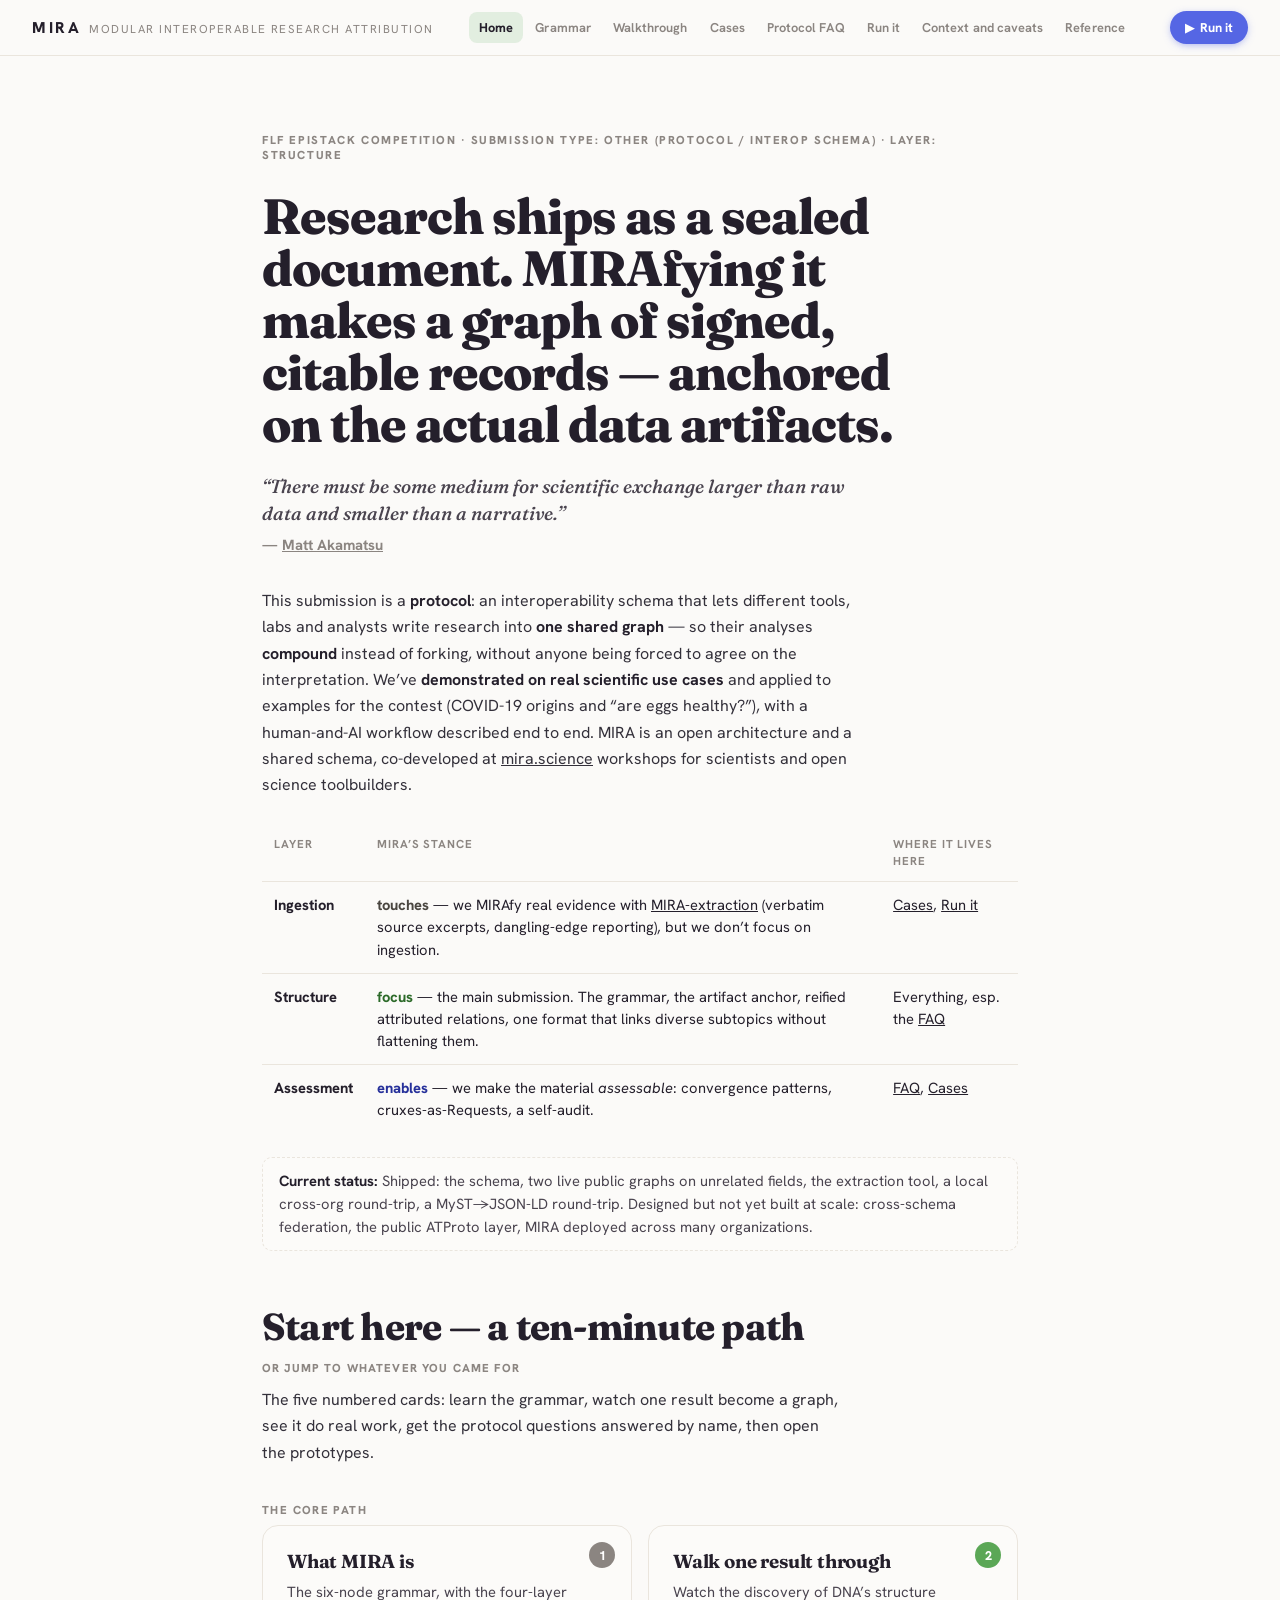
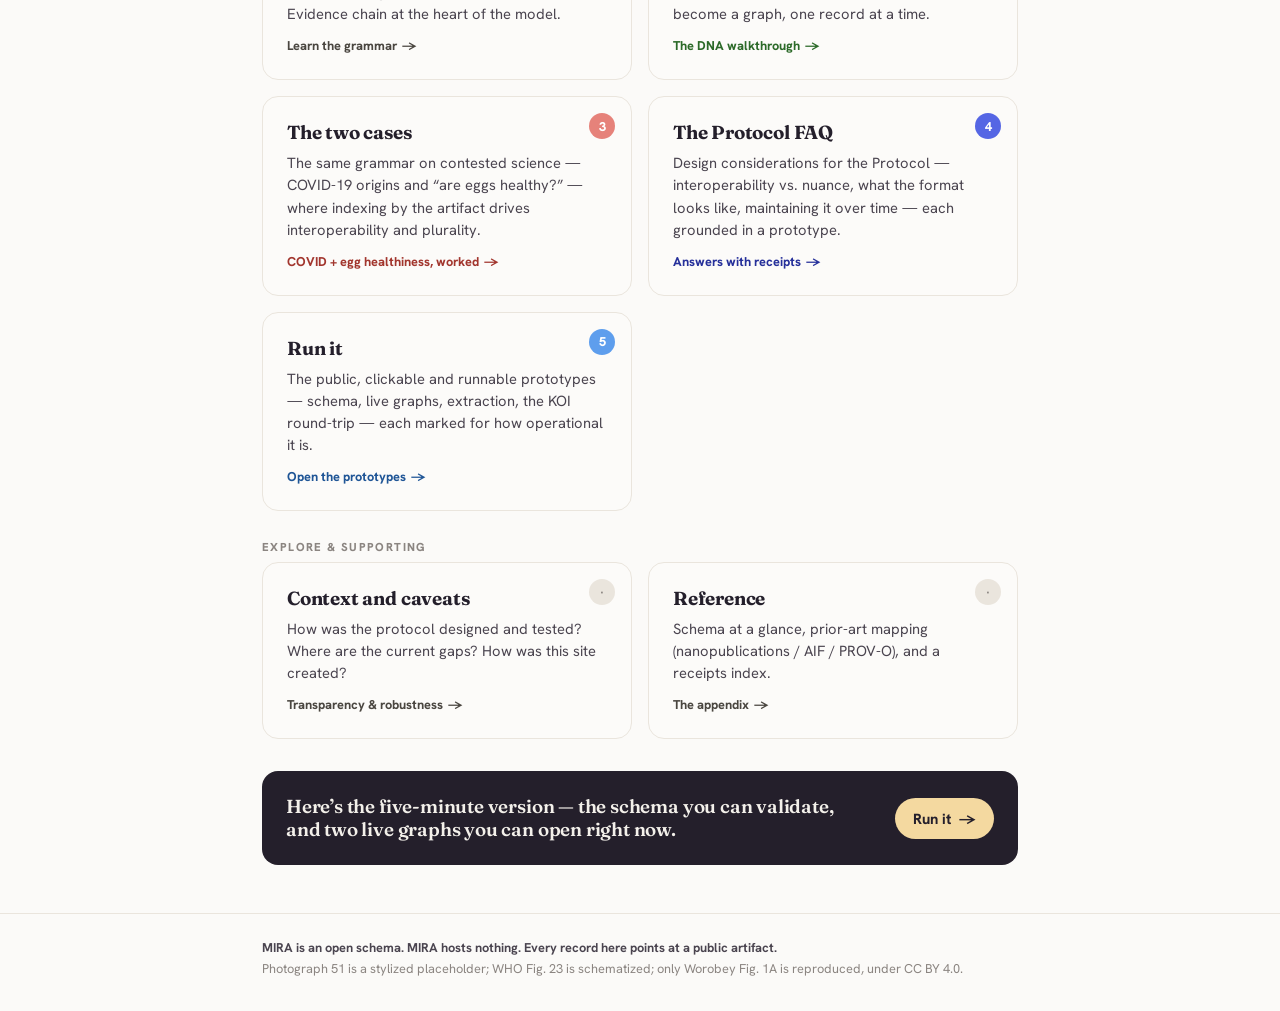
==== index.html @ 0ab50b74 "Initial commit: MIRA FLF epistack competition submission site Self-contained multi-page static site " ====
<!doctype html>
<html lang="en">
<head>
<meta charset="utf-8" />
<meta name="viewport" content="width=device-width, initial-scale=1, viewport-fit=cover" />
<link rel="icon" href="assets/favicon.svg" type="image/svg+xml">
<title>MIRA — the structure layer for a shared research graph</title>
<meta name="description" content="Research ships as a sealed document. MIRAfying it makes a graph of signed, citable records anchored on the actual data artifacts — so analyses compound without flattening the nuance." />
<link rel="preconnect" href="https://fonts.googleapis.com">
<link rel="preconnect" href="https://fonts.gstatic.com" crossorigin>
<link href="https://fonts.googleapis.com/css2?family=Fraunces:opsz,wght@9..144,400..900&family=Hanken+Grotesk:wght@400..800&display=swap" rel="stylesheet">
<link rel="stylesheet" href="assets/mira.css">
</head>
<body>
<a class="skip" href="#main">Skip to content</a>
<header class="head">
  <a class="wordmark" href="index.html"><b>MIRA</b><span class="sub">modular interoperable research attribution</span></a>
  <button class="navtoggle" aria-label="Open menu" aria-controls="sitenav" aria-expanded="false">
    <svg viewBox="0 0 24 24" fill="none" stroke="currentColor" stroke-width="2" stroke-linecap="round"><path d="M4 7h16M4 12h16M4 17h16"/></svg>
  </button>
  <nav class="nav" id="sitenav" aria-label="Pages">
    <a href="index.html" aria-current="page">Home</a>
    <a href="grammar.html">Grammar</a>
    <a href="walk.html">Walkthrough</a>
    <a href="cases.html">Cases</a>
    <a href="protocol-faq.html">Protocol&nbsp;FAQ</a>
    <a href="run.html">Run&nbsp;it</a>
    <a href="audit.html">Context and caveats</a>
    <a href="appendix.html">Reference</a>
  </nav>
  <a class="runbtn" href="run.html"><span class="play" aria-hidden="true">▶</span><span class="lbl">Run it</span></a>
</header>

<main id="main">
  <div class="wrap">

    <section class="cover">
      <p class="eyebrowline">FLF epistack competition · submission type: Other (protocol / interop schema) · layer: Structure</p>
      <p class="thesis">Research ships as a sealed document. MIRAfying it makes a graph of signed, citable records — anchored on the actual data artifacts.</p>
      <p class="astera">“There must be some medium for scientific exchange larger than raw data and smaller than a narrative.”
        <span class="who">— <a href="https://akamatsu.leaflet.pub/3mkwouogdzs2j" target="_blank" rel="noopener">Matt Akamatsu</a></span></p>

      <p class="whatis">This submission is a <b>protocol</b>: an interoperability schema that lets different tools, labs and analysts write research into <b>one shared graph</b> — so their analyses <b>compound</b> instead of forking, without anyone being forced to agree on the interpretation. We’ve <b>demonstrated on real scientific use cases</b> and applied to examples for the contest (COVID-19 origins and “are eggs healthy?”), with a human-and-AI workflow described end to end. MIRA is an open architecture and a shared schema, co-developed at <a href="https://mira.science" target="_blank" rel="noopener">mira.science</a> workshops for scientists and open science toolbuilders.</p>

      <table class="layer">
        <thead><tr><th>Layer</th><th>MIRA’s stance</th><th>Where it lives here</th></tr></thead>
        <tbody>
          <tr><td>Ingestion</td><td><span class="stance touch">touches</span> — we MIRAfy real evidence with <a href="https://github.com/MIRA-science/MIRA-extraction" target="_blank" rel="noopener">MIRA-extraction</a> (verbatim source excerpts, dangling-edge reporting), but we don’t focus on ingestion.</td><td><a href="cases.html">Cases</a>, <a href="run.html">Run&nbsp;it</a></td></tr>
          <tr><td>Structure</td><td><span class="stance focus">focus</span> — the main submission. The grammar, the artifact anchor, reified attributed relations, one format that links diverse subtopics without flattening them.</td><td>Everything, esp. the <a href="protocol-faq.html">FAQ</a></td></tr>
          <tr><td>Assessment</td><td><span class="stance enable">enables</span> — we make the material <i>assessable</i>: convergence patterns, cruxes-as-Requests, a self-audit.</td><td><a href="protocol-faq.html">FAQ</a>, <a href="cases.html">Cases</a></td></tr>
        </tbody>
      </table>

      <p class="scopeline"><b>Current status:</b> Shipped: the schema, two live public graphs on unrelated fields, the extraction tool, a local cross-org round-trip, a MyST→JSON-LD round-trip. Designed but not yet built at scale: cross-schema federation, the public ATProto layer, MIRA deployed across many organizations.</p>
    </section>

    <section class="page" style="padding-top:0">
      <div class="pathhead">
        <h2 class="sec">Start here — a ten-minute path</h2>
        <span class="tag">or jump to whatever you came for</span>
      </div>
      <p class="prose" style="margin-top:var(--s3)">The five numbered cards: learn the grammar, watch one result become a graph, see it do real work, get the protocol questions answered by name, then open the prototypes.</p>

      <div class="menu">
        <p class="grouplabel">The core path</p>

        <a class="mcard accent-source" href="grammar.html">
          <span class="mnum">1</span>
          <h3>What MIRA is</h3>
          <p class="what">The six-node grammar, with the four-layer Evidence chain at the heart of the model.</p>
          <span class="go">Learn the grammar <span class="ar">→</span></span>
        </a>

        <a class="mcard accent-claim" href="walk.html">
          <span class="mnum">2</span>
          <h3>Walk one result through</h3>
          <p class="what">Watch the discovery of DNA’s structure become a graph, one record at a time.</p>
          <span class="go">The DNA walkthrough <span class="ar">→</span></span>
        </a>

        <a class="mcard accent-evidence" href="cases.html">
          <span class="mnum">3</span>
          <h3>The two cases</h3>
          <p class="what">The same grammar on contested science — COVID-19 origins and “are eggs healthy?” — where indexing by the artifact drives interoperability and plurality.</p>
          <span class="go">COVID + egg healthiness, worked <span class="ar">→</span></span>
        </a>

        <a class="mcard accent-request" href="protocol-faq.html">
          <span class="mnum">4</span>
          <h3>The Protocol FAQ</h3>
          <p class="what">Design considerations for the Protocol — interoperability vs. nuance, what the format looks like, maintaining it over time — each grounded in a prototype.</p>
          <span class="go">Answers with receipts <span class="ar">→</span></span>
        </a>

        <a class="mcard accent-study" href="run.html">
          <span class="mnum">5</span>
          <h3>Run it</h3>
          <p class="what">The public, clickable and runnable prototypes — schema, live graphs, extraction, the KOI round-trip — each marked for how operational it is.</p>
          <span class="go">Open the prototypes <span class="ar">→</span></span>
        </a>

        <p class="grouplabel">Explore &amp; supporting</p>

        <a class="mcard explore accent-source" href="audit.html">
          <span class="mnum">·</span>
          <h3>Context and caveats</h3>
          <p class="what">How was the protocol designed and tested? Where are the current gaps? How was this site created?</p>
          <span class="go">Transparency &amp; robustness <span class="ar">→</span></span>
        </a>

        <a class="mcard explore accent-source" href="appendix.html">
          <span class="mnum">·</span>
          <h3>Reference</h3>
          <p class="what">Schema at a glance, prior-art mapping (nanopublications / AIF / PROV-O), and a receipts index.</p>
          <span class="go">The appendix <span class="ar">→</span></span>
        </a>
      </div>

      <div class="callout-run">
        <div class="t">Here’s the five-minute version — the schema you can validate, and two live graphs you can open right now.</div>
        <a href="run.html">Run it <span aria-hidden="true">→</span></a>
      </div>
    </section>

  </div>

  <footer class="sitefoot">
    <div class="wrap">
      <b>MIRA is an open schema. MIRA hosts nothing. Every record here points at a public artifact.</b><br>
      Photograph 51 is a stylized placeholder; WHO Fig. 23 is schematized; only Worobey Fig. 1A is reproduced, under CC BY 4.0.
    </div>
  </footer>
</main>

<script src="assets/mira.js"></script>
</body>
</html>
---- assets/mira.css ----
/* =====================================================================
   MIRA — shared design system for the epistack submission site
   Palette, type, node/edge rendering, tooltip, header menu, and the
   page components reused across all eight pages. Lifted from the
   schema-demo / legacy deck (PAGE-SPEC §3) and figure-mira-stack.html.
   ===================================================================== */
:root{
  /* warm, tinted neutrals — never pure black/gray */
  --bg:#FBFAF8; --ink:#241F2B; --muted:#8B8581; --faint:#C2BDB5; --hair:#EAE5DD;
  --card:rgba(252,251,249,.92);

  /* node palette (schema-demo, exact) */
  --question:#E6B158; --question-fill:#FBF4E8; --question-ink:#8A5A12;
  --claim:#5BA756;    --claim-fill:#E7F4E8;    --claim-ink:#2C6A29;
  --evidence:#E6827A; --evidence-fill:#FBE7E5; --evidence-ink:#A2362E;
  --study:#5E9EED;    --study-fill:#E7F1FD;    --study-ink:#1F5596;
  --protocol:#C77FE0; --protocol-fill:#F6ECFB; --protocol-ink:#793795;
  --request:#5566E4;  --request-fill:#E6E9FB;  --request-ink:#26309A;
  --source:#8B8581;   --source-fill:#F0EEEA;   --source-ink:#4A4640;
  --entity:#241F2B;   --entity-fill:#FFFFFF;
  --artifact:#6E665F; --artifact-fill:#F2EEE7; --artifact-ink:#463F38;

  --display:"Fraunces", Georgia, "Times New Roman", serif;
  --sans:"Hanken Grotesk", -apple-system, BlinkMacSystemFont, "Segoe UI", sans-serif;
  --mono:"Hanken Grotesk", ui-monospace, SFMono-Regular, Menlo, monospace;

  --t-eyebrow:.72rem; --t-cap:.8rem; --t-sm:.92rem; --t-body:1rem;
  --t-lead:1.18rem;
  --t-def:clamp(1.32rem, 1.05rem + 1.25vw, 1.7rem);
  --t-hero:clamp(2.05rem, 1.4rem + 3.4vw, 2.95rem);
  --t-h2:clamp(1.65rem, 1.15rem + 2.2vw, 2.35rem);
  --t-h1:clamp(2.2rem, 1.5rem + 3.2vw, 3.1rem);

  --s1:4px; --s2:8px; --s3:12px; --s4:16px; --s5:24px; --s6:32px; --s7:48px;
  --shadow:0 6px 26px -8px rgba(54,44,32,.18);
  --head:56px;
  --measure:66ch;
}
*{ box-sizing:border-box; -webkit-tap-highlight-color:transparent; }
html{ scroll-behavior:smooth; background:var(--bg); }
@media (prefers-reduced-motion: reduce){ html{ scroll-behavior:auto; } }
body{
  margin:0; font-family:var(--sans); color:var(--ink); background:var(--bg);
  font-optical-sizing:auto; font-kerning:normal;
  -webkit-font-smoothing:antialiased; text-rendering:optimizeLegibility;
}
a{ color:inherit; }
:focus-visible{ outline:2px solid color-mix(in srgb,var(--request) 55%, transparent); outline-offset:2px; border-radius:3px; }
.skip{ position:absolute; left:-999px; top:0; z-index:100; background:var(--ink); color:#fff;
  padding:10px 16px; border-radius:0 0 8px 0; }
.skip:focus{ left:0; }

/* =====================================================================
   Persistent header / menu
   ===================================================================== */
.head{ position:sticky; top:0; z-index:40; height:var(--head);
  display:flex; align-items:center; gap:var(--s4); justify-content:space-between;
  padding:0 clamp(var(--s4),4vw,var(--s6)); background:rgba(251,250,248,.9);
  -webkit-backdrop-filter:blur(10px); backdrop-filter:blur(10px);
  border-bottom:1px solid var(--hair); }
.wordmark{ display:inline-flex; align-items:baseline; gap:8px; text-decoration:none;
  white-space:nowrap; flex:0 0 auto; }
.wordmark b{ color:var(--ink); font-weight:800; letter-spacing:.16em; font-size:.98rem; }
.wordmark .sub{ font-size:var(--t-eyebrow); letter-spacing:.13em; text-transform:uppercase; color:var(--muted); }
@media (max-width:900px){ .wordmark .sub{ display:none; } }

.nav{ display:flex; align-items:center; gap:2px; flex:1 1 auto; justify-content:center;
  overflow-x:auto; scrollbar-width:none; -ms-overflow-style:none; }
.nav::-webkit-scrollbar{ display:none; }
.nav a{ font-size:var(--t-cap); font-weight:650; color:var(--muted); text-decoration:none;
  padding:7px 10px; border-radius:8px; white-space:nowrap; letter-spacing:.005em;
  transition:color .18s ease, background .18s ease; }
.nav a:hover{ color:var(--ink); background:var(--hair); }
.nav a[aria-current="page"]{ color:var(--ink); font-weight:750; background:color-mix(in srgb,var(--claim) 15%, transparent); }
.nav a .n{ color:var(--faint); font-weight:800; margin-right:5px; font-variant-numeric:tabular-nums; font-size:.9em; }
.nav a[aria-current="page"] .n{ color:var(--claim); }

.runbtn{ flex:0 0 auto; display:inline-flex; align-items:center; gap:6px; text-decoration:none;
  font-size:var(--t-cap); font-weight:750; color:#fff; background:var(--request);
  padding:8px 15px; border-radius:999px; box-shadow:0 2px 8px -2px color-mix(in srgb,var(--request) 60%, transparent);
  transition:transform .18s ease, box-shadow .18s ease; }
.runbtn:hover{ transform:translateY(-1px); box-shadow:0 6px 16px -4px color-mix(in srgb,var(--request) 55%, transparent); }
.runbtn .play{ font-size:.9em; }
.navtoggle{ display:none; flex:0 0 auto; border:1px solid var(--hair); background:var(--bg);
  border-radius:9px; width:38px; height:38px; align-items:center; justify-content:center; cursor:pointer; color:var(--ink); }
.navtoggle svg{ width:18px; height:18px; }

@media (max-width:760px){
  .navtoggle{ display:inline-flex; }
  .nav{ position:fixed; inset:var(--head) 0 auto 0; flex-direction:column; align-items:stretch;
    justify-content:flex-start; gap:0; background:var(--bg); border-bottom:1px solid var(--hair);
    padding:var(--s3); box-shadow:var(--shadow); transform:translateY(-8px); opacity:0;
    pointer-events:none; transition:opacity .18s ease, transform .18s ease; max-height:80vh; overflow:auto; }
  .nav.is-open{ transform:none; opacity:1; pointer-events:auto; }
  .nav a{ padding:12px 14px; font-size:var(--t-sm); border-radius:10px; }
  .head .runbtn .lbl{ display:none; }
  .head .runbtn{ padding:8px 12px; }
}

/* =====================================================================
   Page shell / generic layout
   ===================================================================== */
.wrap{ max-width:820px; margin:0 auto; padding:0 clamp(var(--s4),4vw,var(--s6)); }
.wrap.narrow{ max-width:720px; }
.page{ padding:var(--s7) 0 calc(var(--s7) + env(safe-area-inset-bottom)); }
.pagehead{ padding:var(--s7) 0 var(--s5); }
.eyebrowline{ font-size:var(--t-eyebrow); font-weight:800; letter-spacing:.14em; text-transform:uppercase;
  color:var(--accent-ink,var(--muted)); margin:0 0 var(--s3); display:inline-flex; align-items:center; gap:8px; }
h1.title{ font-family:var(--display); font-weight:800; font-size:var(--t-h1); line-height:1.03;
  letter-spacing:-.02em; margin:0; text-wrap:balance; }
.pagehead .sub{ font-size:var(--t-lead); line-height:1.45; color:#4a444f; margin:var(--s4) 0 0; max-width:60ch; text-wrap:pretty; }

h2.sec{ font-family:var(--display); font-weight:760; font-size:var(--t-h2); line-height:1.08;
  letter-spacing:-.02em; margin:0; text-wrap:balance; }
h3.subsec{ font-family:var(--display); font-weight:680; font-size:var(--t-lead); margin:var(--s6) 0 0; color:var(--ink); }
.move{ padding:var(--s7) 0; border-top:1px solid var(--hair); }
.move:first-of-type{ border-top:0; }
.kick{ font-size:var(--t-eyebrow); font-weight:800; letter-spacing:.14em; text-transform:uppercase;
  color:var(--accent-ink,var(--ink)); display:inline-flex; align-items:center; gap:8px; margin:0 0 var(--s3); }
.kick .num{ display:inline-flex; align-items:center; justify-content:center; min-width:22px; height:22px; padding:0 6px;
  border-radius:999px; background:var(--accent,var(--ink)); color:#fff; font-size:.72rem; font-weight:800; }
.move .sub{ font-size:var(--t-lead); line-height:1.42; color:#4a444f; margin:var(--s4) 0 0; max-width:60ch; text-wrap:pretty; }

.prose{ font-size:var(--t-body); line-height:1.65; color:#33303a; margin:var(--s5) 0 0; max-width:var(--measure); text-wrap:pretty; }
.prose + .prose{ margin-top:var(--s4); }
.prose b{ color:var(--ink); font-weight:700; }
.prose a{ color:var(--study-ink); text-decoration:underline; text-underline-offset:2px; text-decoration-thickness:1px; }
.prose .term{ font-weight:700; color:var(--accent-ink,var(--ink)); }
q{ quotes:none; }
.mono{ font-family:var(--sans); font-weight:700; background:#F0EEEA; padding:1px 6px; border-radius:5px; color:#4a444f; }

.pull{ margin:var(--s6) 0; padding:var(--s4) 0 var(--s4) var(--s5); border-left:4px solid var(--accent,var(--ink)); }
.pull q{ font-family:var(--display); font-size:var(--t-lead); font-weight:520; line-height:1.4; color:var(--ink); }
.pull .who{ display:block; margin-top:var(--s3); font-size:var(--t-sm); font-weight:700; color:var(--muted); letter-spacing:.01em; }

.disclaim{ margin:var(--s5) 0 0; padding:var(--s4) var(--s5); border-radius:12px; background:#F4EEE6;
  font-size:var(--t-sm); line-height:1.55; color:#4a444f; }
.disclaim b{ color:var(--ink); }
.foot-note{ font-size:var(--t-cap); line-height:1.6; color:var(--muted); margin-top:var(--s5); max-width:var(--measure); text-wrap:pretty; }
.foot-note b{ color:#4a444f; }

.sitefoot{ border-top:1px solid var(--hair); padding:var(--s5) 0 calc(var(--s6) + env(safe-area-inset-bottom));
  font-size:var(--t-cap); line-height:1.6; color:var(--muted); text-wrap:pretty; }
.sitefoot b{ color:#4a444f; }
.sitefoot a{ color:var(--study-ink); }

/* accent helpers */
.accent-question{ --accent:var(--question); --accent-ink:var(--question-ink); }
.accent-claim{ --accent:var(--claim); --accent-ink:var(--claim-ink); }
.accent-evidence{ --accent:var(--evidence); --accent-ink:var(--evidence-ink); }
.accent-study{ --accent:var(--study); --accent-ink:var(--study-ink); }
.accent-protocol{ --accent:var(--protocol); --accent-ink:var(--protocol-ink); }
.accent-request{ --accent:var(--request); --accent-ink:var(--request-ink); }
.accent-source{ --accent:var(--source); --accent-ink:var(--source-ink); }

/* =====================================================================
   Home — cover + menu cards + layer table
   ===================================================================== */
.cover{ padding:clamp(var(--s6),7vw,72px) 0 var(--s6); }
.cover .thesis{ font-family:var(--display); font-weight:800; font-size:var(--t-h1); line-height:1.05;
  letter-spacing:-.02em; margin:var(--s4) 0 0; text-wrap:balance; max-width:20ch; }
.cover .astera{ font-family:var(--display); font-style:italic; font-weight:500; font-size:var(--t-lead);
  color:#4a444f; margin:var(--s5) 0 0; max-width:52ch; line-height:1.4; }
.cover .astera .who{ display:block; font-family:var(--sans); font-style:normal; font-size:var(--t-sm); font-weight:700; color:var(--muted); margin-top:var(--s2); }
.whatis{ margin:var(--s6) 0 0; font-size:var(--t-body); line-height:1.65; color:#33303a; max-width:var(--measure); }
.whatis b{ color:var(--ink); }

.scopeline{ margin:var(--s5) 0 0; padding:var(--s3) var(--s4); border-radius:10px; border:1px dashed var(--hair);
  background:#FCFBF9; font-size:var(--t-sm); line-height:1.55; color:#4a444f; }
.scopeline b{ color:var(--ink); }
.scopeline a{ color:var(--study-ink); }

.layer{ width:100%; border-collapse:collapse; margin:var(--s5) 0 0; font-size:var(--t-sm); }
.layer th, .layer td{ text-align:left; padding:var(--s3) var(--s3); border-top:1px solid var(--hair); vertical-align:top; line-height:1.5; }
.layer thead th{ border-top:0; font-size:var(--t-eyebrow); text-transform:uppercase; letter-spacing:.08em; color:var(--muted); }
.layer td:first-child{ font-weight:750; white-space:nowrap; color:var(--ink); }
.layer .stance{ font-weight:750; }
.layer .stance.focus{ color:var(--claim-ink); }
.layer .stance.touch{ color:var(--source-ink); }
.layer .stance.enable{ color:var(--request-ink); }

.pathhead{ display:flex; align-items:baseline; gap:var(--s3); flex-wrap:wrap; margin:var(--s5) 0 var(--s2); }
.pathhead h2{ margin:0; }
.pathhead .tag{ font-size:var(--t-eyebrow); font-weight:800; letter-spacing:.1em; text-transform:uppercase; color:var(--muted); }
.menu{ display:grid; grid-template-columns:repeat(auto-fill,minmax(260px,1fr)); gap:var(--s4); margin:var(--s5) 0 0; }
.mcard{ position:relative; display:block; text-decoration:none; border:1px solid var(--hair); border-radius:16px;
  padding:var(--s5); background:#FCFBF9; transition:transform .18s ease, box-shadow .18s ease, border-color .18s ease; }
.mcard:hover{ transform:translateY(-3px); box-shadow:var(--shadow); border-color:color-mix(in srgb,var(--accent,var(--ink)) 40%, var(--hair)); }
.mcard .mnum{ position:absolute; top:var(--s4); right:var(--s4); width:26px; height:26px; min-height:0; border-radius:50%;
  display:flex; align-items:center; justify-content:center; font-size:var(--t-cap); font-weight:800;
  background:var(--accent,var(--ink)); color:#fff; }
.mcard.explore .mnum{ background:var(--hair); color:var(--muted); }
.mcard h3{ font-family:var(--display); font-weight:680; font-size:var(--t-lead); margin:0 34px 0 0; color:var(--ink); letter-spacing:-.01em; }
.mcard .what{ font-size:var(--t-sm); line-height:1.5; color:#4a444f; margin:var(--s2) 0 0; }
.mcard .go{ display:inline-flex; align-items:center; gap:5px; margin-top:var(--s3); font-size:var(--t-cap); font-weight:750; color:var(--accent-ink,var(--study-ink)); }
.mcard .go .ar{ transition:transform .18s ease; }
.mcard:hover .go .ar{ transform:translateX(3px); }
.grouplabel{ grid-column:1/-1; font-size:var(--t-eyebrow); font-weight:800; letter-spacing:.12em; text-transform:uppercase;
  color:var(--muted); margin:var(--s3) 0 calc(-1 * var(--s2)); }

.callout-run{ display:flex; align-items:center; gap:var(--s4); flex-wrap:wrap; justify-content:space-between;
  margin:var(--s6) 0 0; padding:var(--s5); border-radius:16px; background:var(--ink); color:#F3F0EA; }
.callout-run .t{ font-family:var(--display); font-size:var(--t-lead); font-weight:600; letter-spacing:-.01em; max-width:44ch; }
.callout-run .t b{ color:#F4D9A0; }
.callout-run a{ flex:0 0 auto; display:inline-flex; align-items:center; gap:8px; text-decoration:none;
  font-weight:750; font-size:var(--t-sm); color:var(--ink); background:#F4D9A0; padding:11px 18px; border-radius:999px;
  transition:transform .18s ease; }
.callout-run a:hover{ transform:translateY(-2px); }

/* =====================================================================
   Cards / node-definition surface (grammar page + walk deck)
   ===================================================================== */
.card{ width:min(94vw,470px); margin:0 auto; background:var(--card);
  -webkit-backdrop-filter:blur(10px); backdrop-filter:blur(10px);
  border-left:4px solid var(--accent,var(--ink)); border-radius:4px 16px 16px 4px;
  padding:var(--s5) var(--s5) var(--s4); box-shadow:var(--shadow); max-width:64ch; }
.eyebrow{ margin:0; font-size:var(--t-eyebrow); font-weight:800; letter-spacing:.13em;
  text-transform:uppercase; color:var(--accent-ink,var(--ink));
  display:flex; align-items:baseline; gap:var(--s2); flex-wrap:wrap; }
.also{ font-size:var(--t-sm); font-weight:500; letter-spacing:0; text-transform:none; color:var(--muted); }
.def{ font-family:var(--display); font-weight:560; font-size:var(--t-def); line-height:1.24;
  letter-spacing:-.01em; margin:var(--s3) 0 0; text-wrap:balance; color:var(--ink); }
.hero{ font-family:var(--display); font-weight:820; font-size:var(--t-hero); line-height:1.02;
  letter-spacing:-.02em; margin:var(--s2) 0 0; text-wrap:balance; }
.lede{ font-size:var(--t-body); line-height:1.6; color:#3b3540; margin:var(--s4) 0 0; max-width:60ch; text-wrap:pretty; }
.lede b{ color:var(--ink); font-weight:700; }
.ex{ margin:var(--s5) 0 0; padding:var(--s3) 0 var(--s3) var(--s4);
  border-left:3px solid var(--accent); background:linear-gradient(90deg, color-mix(in srgb,var(--accent) 8%, transparent), transparent 92%); }
.ex .tag{ font-size:var(--t-eyebrow); font-weight:800; letter-spacing:.1em; text-transform:uppercase; color:var(--accent-ink); opacity:.85; }
.ex .lead{ font-family:var(--display); font-size:var(--t-lead); font-weight:540; line-height:1.32; margin-top:var(--s1); color:var(--accent-ink); text-wrap:pretty; }
.ex .note{ font-size:var(--t-sm); line-height:1.5; color:var(--accent-ink); opacity:.82; margin-top:var(--s2); }
.ex .row{ display:flex; gap:var(--s3); align-items:flex-start; }
.artifact{ flex:0 0 auto; border-radius:8px; }
.why{ font-size:var(--t-body); line-height:1.58; color:#3b3540; margin:var(--s5) 0 0; max-width:60ch; text-wrap:pretty; }
.why.labelled::before{ content:"Why its own node — "; font-family:var(--sans); font-weight:800; color:var(--accent-ink,var(--ink)); }

.rel{ margin:var(--s5) 0 0; }
.rel-label{ margin:0 0 var(--s2); font-size:var(--t-eyebrow); font-weight:800; letter-spacing:.12em; text-transform:uppercase; color:var(--muted); }
.rel-label .on{ color:var(--accent-ink); }
.rel-sub{ margin:var(--s3) 0 var(--s2); font-size:var(--t-eyebrow); font-weight:700; letter-spacing:.08em; text-transform:uppercase; color:var(--muted); opacity:.75; }
.attrs{ display:flex; flex-wrap:wrap; gap:var(--s2); }
.pill{ font-size:var(--t-cap); line-height:1; display:inline-flex; align-items:center; gap:6px;
  padding:7px 10px; border-radius:8px; background:var(--fill,#f0efea);
  border:1px solid color-mix(in srgb,var(--accent,#ccc) 30%, transparent); color:var(--accent-ink,#333); font-weight:600; }
.pill .ar{ color:var(--accent,#999); font-weight:800; }
.pill .tg{ color:var(--ink); opacity:.7; font-weight:540; }
.pill .many{ font-size:.86em; font-weight:700; font-style:italic; letter-spacing:.01em; color:var(--accent,#999); opacity:.9; }
.pill.inv{ background:transparent; border-style:dashed; border-color:color-mix(in srgb,var(--accent,#ccc) 38%, transparent);
  color:color-mix(in srgb,var(--accent-ink,#333) 72%, #fbfaf8); font-weight:540; }
button.pill{ font-family:var(--sans); cursor:help; text-align:left; }
button.pill:hover, button.pill[aria-expanded="true"]{ border-color:color-mix(in srgb,var(--accent,#999) 65%, transparent); }
.none{ font-size:var(--t-cap); color:var(--muted); font-style:italic; margin:0; }
.snote{ font-size:var(--t-cap); line-height:1.6; color:var(--muted); margin-top:var(--s3); font-style:italic; max-width:58ch; text-wrap:pretty; }
.snote code{ font-family:var(--sans); font-style:normal; font-weight:700; color:var(--accent-ink,var(--ink)); opacity:.85; }
.snote b{ font-style:normal; color:#4a444f; }

/* shared fields block (grammar page) */
.fields{ margin:var(--s5) 0 0; padding-top:var(--s4); border-top:1px solid var(--hair); }
.fields-h{ font-size:var(--t-eyebrow); font-weight:800; letter-spacing:.1em; text-transform:uppercase;
  color:var(--muted); margin:0 0 var(--s3); display:flex; justify-content:space-between; align-items:baseline; gap:var(--s3); flex-wrap:wrap; }
.fields-h .src{ font-weight:600; letter-spacing:.02em; opacity:.75; text-transform:none; font-style:italic; }
.frow{ display:grid; grid-template-columns:82px 1fr; gap:var(--s2) var(--s3); align-items:baseline;
  font-size:var(--t-cap); line-height:1.9; color:#6b6560; margin:0 0 var(--s1); }
.frow b{ color:var(--accent-ink,#4a444f); opacity:.75; font-weight:700; font-size:var(--t-eyebrow); letter-spacing:.04em; text-transform:uppercase; }
.frow .fs{ display:flex; flex-wrap:wrap; align-items:baseline; gap:0 var(--s1); }
.frow span[aria-hidden]{ color:var(--faint); }
.f{ font:inherit; font-weight:600; color:#4a444f; background:none; border:0; padding:2px 1px; margin:0;
  cursor:help; border-bottom:1px dotted var(--faint); border-radius:2px; transition:color .18s ease, border-color .18s ease; }
.f:hover, .f:focus-visible, .f[aria-expanded="true"]{ color:var(--ink); border-bottom-color:var(--ink); }
.h-tap{ display:none; }
@media (hover:none){ .h-hover{ display:none; } .h-tap{ display:inline; } }

/* =====================================================================
   Shared tooltip
   ===================================================================== */
.tip{ position:fixed; z-index:60; max-width:min(80vw,300px); padding:var(--s3) var(--s4);
  background:var(--ink); color:#F3F0EA; border-radius:10px; font-size:var(--t-sm); line-height:1.45;
  box-shadow:0 10px 30px -8px rgba(54,44,32,.45); pointer-events:none;
  opacity:0; transform:translateY(3px); transition:opacity .16s ease, transform .16s ease; }
.tip.is-on{ opacity:1; transform:translateY(0); }
.tip code{ font-family:var(--sans); font-weight:700; color:#F4D9A0; }
@media (prefers-reduced-motion: reduce){ .tip{ transition:opacity .16s ease; transform:none; } }

/* =====================================================================
   Graph (shared SVG node/edge rendering)
   ===================================================================== */
figure.fig{ margin:var(--s6) 0 0; }
figure.fig svg{ width:100%; height:auto; display:block; overflow:visible; }
figure.fig .scroller{ overflow-x:auto; overflow-y:hidden; -webkit-overflow-scrolling:touch; }
figcaption{ margin-top:var(--s3); font-size:var(--t-cap); line-height:1.5; color:var(--muted); text-wrap:pretty; }
figcaption b{ color:#4a444f; font-weight:700; }
.figttl{ font-size:var(--t-eyebrow); font-weight:800; letter-spacing:.1em; text-transform:uppercase; color:var(--muted); margin:0 0 var(--s3); }

.gnode rect, .gnode .frame{ fill:#fff; stroke:var(--n,#bbb); stroke-width:2; }
.gnode text{ font-family:var(--sans); font-size:12.5px; font-weight:700; fill:var(--ink); text-anchor:middle; dominant-baseline:middle; }
.gnode .nsub{ font-size:10px; font-weight:600; fill:var(--nink,var(--muted)); opacity:.9; }
.gnode--question{ --n:var(--question); --nink:var(--question-ink); --fillc:var(--question-fill); }
.gnode--claim{ --n:var(--claim); --nink:var(--claim-ink); --fillc:var(--claim-fill); }
.gnode--evidence{ --n:var(--evidence); --nink:var(--evidence-ink); --fillc:var(--evidence-fill); }
.gnode--study{ --n:var(--study); --nink:var(--study-ink); --fillc:var(--study-fill); }
.gnode--protocol{ --n:var(--protocol); --nink:var(--protocol-ink); --fillc:var(--protocol-fill); }
.gnode--request{ --n:var(--request); --nink:var(--request-ink); --fillc:var(--request-fill); }
.gnode--source{ --n:var(--source); --nink:var(--source-ink); --fillc:var(--source-fill); }
.gnode--entity{ --n:var(--entity); --nink:var(--entity); --fillc:#fff; }
.gnode, .gedge{ transition:opacity .55s cubic-bezier(.22,.61,.36,1), transform .55s cubic-bezier(.22,.61,.36,1); }
.gnode.is-ghost, .gedge.is-ghost{ opacity:.13; }
.gnode[data-tip]{ cursor:help; }
.gnode.is-ghost{ pointer-events:none; } /* no node tooltip until the node is revealed */
.gnode.is-on rect, .gnode.is-on .frame{ fill:var(--fillc,#fff); }
.gnode.is-active rect, .gnode.is-active .frame{ stroke-width:3; filter:drop-shadow(0 4px 12px color-mix(in srgb,var(--n) 55%, transparent)); }
.gnode.is-active{ animation:pop .5s cubic-bezier(.22,.61,.36,1); }
@keyframes pop{ 0%{ transform:scale(.94) } 100%{ transform:scale(1) } }
@media (prefers-reduced-motion: reduce){ .gnode.is-active{ animation:none } }
.figure.is-overview .gnode, .figure.is-overview .gedge{ opacity:.5; }

.glink{ fill:none; stroke:#AAA59C; stroke-width:1.7; }
.gedge.is-active .glink, .gedge:hover .glink{ stroke:var(--n,#7a7a82); stroke-width:2.4; }
.gedge{ --n:#AAA59C; --nink:#555; }
.gedge--addresses{ --n:var(--claim); --nink:var(--claim-ink); }
.gedge--obs{ --n:var(--evidence); --nink:var(--evidence-ink); }
.gedge--supports{ --n:var(--claim); --nink:var(--claim-ink); }
.gedge--opposes{ --n:var(--evidence); --nink:var(--evidence-ink); }
.gedge--base{ --n:var(--entity); --nink:var(--entity); }
.gedge--ground{ --n:var(--study); --nink:var(--study-ink); }
.gedge--follows{ --n:var(--protocol); --nink:var(--protocol-ink); }
.gedge--source{ --n:var(--source); --nink:var(--source-ink); }
.gedge--request{ --n:var(--request); --nink:var(--request-ink); }
.elabel{ font-family:var(--sans); font-size:9.5px; font-weight:700; fill:var(--muted); letter-spacing:.01em;
  paint-order:stroke; stroke:var(--bg); stroke-width:3px; stroke-linejoin:round; text-anchor:middle; }
.gedge.is-active .elabel, .gedge:hover .elabel{ fill:var(--nink,#555); }
.ehit{ fill:transparent; stroke:none; pointer-events:all; cursor:help; }
.gedge .glink, .gedge .elabel{ pointer-events:none; }
.gedge.is-ghost .ehit{ pointer-events:none; }
.who-chip{ font-family:var(--sans); font-size:9px; font-weight:700; }

/* ghost-slot legend chip */
.ghostkey{ display:inline-flex; align-items:center; gap:7px; font-size:var(--t-cap); color:var(--muted); font-style:italic; }
.ghostkey .sw{ width:26px; height:15px; border:1.5px dashed var(--muted); border-radius:4px; }

/* new-node highlight for snap-on */
.gnode.is-new rect{ stroke-width:2.4; }
#snapgraph .gnode.is-new rect{ stroke:var(--study); }

/* =====================================================================
   Static grammar diagram (figure-mira-stack)
   ===================================================================== */
.chainfig svg{ width:100%; height:auto; display:block; }
.chainfig .n-label{ font-family:var(--sans); font-size:15px; font-weight:750; fill:var(--ink); text-anchor:middle; }
.chainfig .n-sub{ font-family:var(--sans); font-size:11.5px; font-weight:500; fill:var(--muted); text-anchor:middle; }
.chainfig .e-label{ font-family:var(--mono); font-size:11px; font-weight:700; fill:#6b6560; text-anchor:middle; }
.chainfig .e-label-em{ font-family:var(--mono); font-size:12px; font-weight:800; fill:var(--artifact-ink); text-anchor:middle; }
.chainfig .zone{ font-family:var(--sans); font-size:11px; font-weight:750; letter-spacing:.06em; fill:var(--muted); }
.chainfig .zone-note{ font-family:var(--sans); font-size:11.5px; font-weight:500; fill:var(--muted); }
.chainfig .edge{ fill:none; stroke:#57505A; stroke-width:1.4; }
.chainfig .edge-strong{ fill:none; stroke:var(--artifact-ink); stroke-width:2.6; }
.chainfig .rule{ stroke:#A69E95; stroke-width:2; stroke-dasharray:3 6; }
.chainfig .edge-halo{ fill:none; stroke:var(--bg); stroke-width:7; stroke-linecap:round; }
.chainfig .node-box{ fill:#fff; stroke-width:2; }

/* =====================================================================
   Artifact pair (WHO schematic -> Worobey photo) — cases page
   ===================================================================== */
.pair{ display:grid; grid-template-columns:1fr auto 1.1fr; align-items:center; gap:var(--s3); margin-top:var(--s5); }
@media (max-width:600px){ .pair{ grid-template-columns:1fr; } .pair .arrow{ transform:rotate(90deg); justify-self:center; } }
.pair figure{ margin:0; }
.pair .cap{ font-size:var(--t-cap); line-height:1.4; color:var(--muted); margin-top:8px; }
.pair .cap b{ color:#4a444f; }
.pair .arrow{ font-size:1.6rem; color:var(--muted); text-align:center; font-weight:700; }
.pair img{ width:100%; height:auto; border-radius:10px; border:1px solid var(--hair); display:block; }
.who-schem{ width:100%; height:auto; border-radius:10px; border:1px solid var(--hair); background:#fff; display:block; }

/* =====================================================================
   Tags / chips, self-audit list, live-graph cards, mapmini
   ===================================================================== */
.tags{ display:flex; flex-wrap:wrap; gap:8px; margin:var(--s4) 0 0; }
.vtag{ font-size:var(--t-cap); font-weight:700; padding:6px 11px; border-radius:999px; background:var(--fill,#F0EEEA);
  color:var(--ink); border:1px solid var(--hair); display:inline-flex; align-items:center; gap:6px; }
.vtag[data-tip]{ cursor:help; }
.vtag .d{ width:9px; height:9px; border-radius:50%; background:var(--c,#999); }

.audit{ margin:var(--s5) 0 0; border:1px solid var(--hair); border-radius:14px; overflow:hidden; }
.audit .ahead{ background:#F4EEE6; padding:var(--s4) var(--s5); font-family:var(--display); font-weight:640; font-size:var(--t-lead); color:var(--ink); }
.audit ul{ list-style:none; margin:0; padding:var(--s3) var(--s5) var(--s5); }
.audit li{ position:relative; padding:var(--s3) 0 var(--s3) 26px; font-size:var(--t-sm); line-height:1.55; color:#33303a; border-top:1px solid var(--hair); }
.audit li:first-child{ border-top:0; }
.audit li::before{ content:"✕"; position:absolute; left:0; top:var(--s3); color:var(--evidence-ink); font-weight:800; }
.audit li.ok::before{ content:"○"; color:var(--muted); }
.audit li b{ color:var(--ink); }
.audit .foot{ padding:var(--s4) var(--s5); border-top:1px solid var(--hair); font-size:var(--t-sm); line-height:1.55; color:#33303a; background:#FCFBF9; }

.lg{ display:flex; flex-wrap:wrap; gap:var(--s4); margin-top:var(--s5); }
.lgcard{ flex:1 1 260px; border:1px solid var(--hair); border-radius:14px; padding:var(--s4) var(--s5); background:#FCFBF9; text-decoration:none; display:block; transition:transform .18s ease, box-shadow .18s ease; }
.lgcard:hover{ transform:translateY(-2px); box-shadow:var(--shadow); }
.lgcard .h{ font-family:var(--display); font-weight:620; font-size:var(--t-lead); color:var(--ink); letter-spacing:-.01em; }
.lgcard .m{ font-size:var(--t-cap); color:var(--muted); margin-top:6px; }
.lgcard .u{ font-size:var(--t-cap); color:var(--study-ink); margin-top:10px; font-weight:700; word-break:break-all; }

.mapmini{ display:flex; align-items:center; gap:var(--s3); flex-wrap:wrap; margin-top:var(--s4); font-size:var(--t-sm); color:#4a444f; }
.mapmini .arr{ color:var(--muted); font-weight:800; }
.mapmini code{ font-family:var(--sans); font-weight:700; background:#F0EEEA; padding:2px 7px; border-radius:6px; color:#4a444f; }

/* =====================================================================
   Code block (JSON-LD) — grammar / appendix
   ===================================================================== */
.code{ margin:var(--s5) 0 0; background:#211C28; color:#E7E2DC; border-radius:12px; padding:var(--s4) var(--s5);
  font-family:ui-monospace, SFMono-Regular, Menlo, monospace; font-size:.82rem; line-height:1.65; overflow-x:auto; }
.code .k{ color:#9DB7E8; } .code .s{ color:#B9D8A6; } .code .c{ color:#8B8581; } .code .p{ color:#E0A0C0; }
.code .cm{ color:#6f6a76; font-style:italic; }

/* =====================================================================
   Run-it catalogue table
   ===================================================================== */
.catalogue{ margin:var(--s5) 0 0; display:flex; flex-direction:column; gap:var(--s3); }
.protocard{ border:1px solid var(--hair); border-radius:14px; padding:var(--s4) var(--s5); background:#FCFBF9; }
.protocard .top{ display:flex; align-items:baseline; gap:var(--s3); flex-wrap:wrap; }
.protocard .name{ font-family:var(--sans); font-weight:800; font-size:var(--t-body); color:var(--ink); }
.protocard .name code{ background:none; }
.status{ font-size:.68rem; font-weight:800; letter-spacing:.08em; text-transform:uppercase; padding:3px 8px; border-radius:999px; }
.status.shipped{ background:var(--claim-fill); color:var(--claim-ink); }
.status.designed{ background:var(--question-fill); color:var(--question-ink); }
.status.pilot{ background:var(--source-fill); color:var(--source-ink); }
.protocard .what{ font-size:var(--t-sm); line-height:1.5; color:#33303a; margin:var(--s2) 0 0; }
.protocard .try{ font-size:var(--t-sm); line-height:1.5; color:#4a444f; margin:var(--s2) 0 0; }
.protocard .try b{ color:var(--ink); }
.protocard .link{ display:inline-block; margin-top:var(--s3); font-size:var(--t-cap); font-weight:750; color:var(--study-ink); word-break:break-all; }

/* =====================================================================
   Protocol FAQ — TOC rail + accordions (panel-qa-site pattern)
   ===================================================================== */
.faq-layout{ display:grid; grid-template-columns:1fr; gap:var(--s6); }
@media (min-width:960px){ .faq-layout{ grid-template-columns:214px 1fr; align-items:start; } }
.toc{ display:none; }
@media (min-width:960px){
  .toc{ display:block; position:sticky; top:calc(var(--head) + var(--s5)); align-self:start; font-size:var(--t-sm); }
  .toc .th{ font-size:var(--t-eyebrow); font-weight:800; letter-spacing:.1em; text-transform:uppercase; color:var(--muted); margin:0 0 var(--s3); }
  .toc ol{ list-style:none; margin:0 0 var(--s4); padding:0; }
  .toc .sechead{ font-weight:800; color:var(--ink); margin:var(--s3) 0 var(--s1); font-size:var(--t-cap); letter-spacing:.02em; }
  .toc a{ display:block; text-decoration:none; color:var(--muted); padding:3px 0 3px 10px; border-left:2px solid var(--hair); line-height:1.4; transition:color .15s ease, border-color .15s ease; }
  .toc a:hover{ color:var(--ink); }
  .toc a.active{ color:var(--ink); font-weight:700; border-left-color:var(--claim); }
}
.faq-controls{ display:flex; align-items:center; justify-content:space-between; gap:var(--s3); flex-wrap:wrap; margin:0 0 var(--s4); }
.faq-controls .legend{ font-size:var(--t-cap); color:var(--muted); display:flex; gap:var(--s4); flex-wrap:wrap; }
.faq-controls .legend .core::before{ content:"●"; color:var(--claim); margin-right:5px; }
.expandall{ font-family:var(--sans); font-size:var(--t-cap); font-weight:700; color:var(--study-ink);
  background:var(--study-fill); border:1px solid color-mix(in srgb,var(--study) 30%, transparent);
  border-radius:999px; padding:7px 14px; cursor:pointer; }
.faqsec{ margin:var(--s6) 0 0; scroll-margin-top:calc(var(--head) + var(--s4)); }
.faqsec > h2{ font-family:var(--display); font-weight:740; font-size:var(--t-h2); letter-spacing:-.015em; margin:0 0 var(--s2); line-height:1.1; }
.faqsec > .secsub{ font-size:var(--t-sm); color:var(--muted); margin:0 0 var(--s3); max-width:60ch; line-height:1.5; }
.qa{ border-top:1px solid var(--hair); }
.qa:last-child{ border-bottom:1px solid var(--hair); }
.qa summary{ list-style:none; cursor:pointer; padding:var(--s4) 40px var(--s4) 0; position:relative;
  font-family:var(--display); font-weight:620; font-size:var(--t-lead); line-height:1.3; color:var(--ink); scroll-margin-top:calc(var(--head) + var(--s3)); }
.qa summary::-webkit-details-marker{ display:none; }
.qa summary:hover{ color:var(--claim-ink); }
.qa summary .core{ display:inline-block; width:8px; height:8px; border-radius:50%; background:var(--claim); margin-right:9px; vertical-align:middle; }
.qa summary .prompt{ display:block; font-family:var(--sans); font-size:var(--t-cap); font-weight:700; color:var(--request-ink); margin-top:6px; letter-spacing:.01em; }
.qa summary::after{ content:"+"; position:absolute; right:6px; top:var(--s4); font-family:var(--sans); font-size:1.4rem; font-weight:400; color:var(--muted); transition:transform .2s ease; line-height:1; }
.qa[open] summary::after{ content:"−"; }
.qa .body{ padding:0 0 var(--s5); max-width:var(--measure); }
.qa .body .prose:first-child{ margin-top:var(--s2); }
.grounding{ display:inline-flex; align-items:center; gap:6px; margin-top:var(--s4); font-size:var(--t-cap); font-weight:750;
  color:var(--study-ink); background:var(--study-fill); border-radius:999px; padding:6px 13px; text-decoration:none;
  border:1px solid color-mix(in srgb,var(--study) 25%, transparent); }
.grounding:hover{ background:color-mix(in srgb,var(--study) 18%, #fff); }
.grounding.multi{ margin-right:8px; }

.nonumbers{ margin:var(--s6) 0 0; padding:var(--s5); border-radius:16px; border:2px solid color-mix(in srgb,var(--request) 30%, transparent); background:var(--request-fill); }
.nonumbers .h{ font-family:var(--display); font-weight:700; font-size:var(--t-lead); color:var(--request-ink); margin:0; }
.nonumbers p{ font-size:var(--t-sm); line-height:1.6; color:#33303a; margin:var(--s3) 0 0; max-width:var(--measure); }
.nonumbers p b{ color:var(--request-ink); }

/* degree-scale mini table (grammar / faq) */
.degtable{ width:100%; border-collapse:collapse; margin:var(--s5) 0 0; font-size:var(--t-sm); }
.degtable th, .degtable td{ text-align:left; padding:var(--s3); border-top:1px solid var(--hair); }
.degtable thead th{ border-top:0; font-size:var(--t-eyebrow); text-transform:uppercase; letter-spacing:.08em; color:var(--muted); }
.degtable td:first-child{ font-family:var(--sans); font-weight:800; }
.degtable .fl-support{ color:var(--claim-ink); }
.degtable .fl-informs{ color:var(--source-ink); }
.degtable .fl-opposes{ color:var(--evidence-ink); }

/* =====================================================================
   Walk deck — DNA scrollytelling (only present on walk.html)
   ===================================================================== */
.walk{ scroll-snap-type:y proximity; }
.progress{ position:fixed; top:var(--head); left:0; height:3px; width:0%; z-index:39;
  background:var(--accent,#241F2B); transition:width .45s cubic-bezier(.22,.61,.36,1), background .45s ease; }
.counter{ position:fixed; bottom:calc(10px + env(safe-area-inset-bottom)); right:14px; display:flex; align-items:center;
  z-index:41; font-size:var(--t-eyebrow); letter-spacing:.12em; color:var(--muted); font-variant-numeric:tabular-nums;
  background:rgba(251,250,248,.8); padding:3px 8px; border-radius:999px; -webkit-backdrop-filter:blur(6px); backdrop-filter:blur(6px); }
.dots{ position:fixed; z-index:38; right:6px; top:calc(50% + var(--head)/2); transform:translateY(-50%);
  display:flex; flex-direction:column; gap:var(--s2); }
.dot{ position:relative; width:8px; height:8px; border-radius:50%; border:1.5px solid var(--faint);
  background:transparent; padding:0; cursor:pointer; transition:all .25s ease; }
.dot::before{ content:""; position:absolute; inset:-14px; }
.dot[aria-current="true"]{ background:var(--accent,#241F2B); border-color:var(--accent,#241F2B); transform:scale(1.3); }
@media (max-width:640px){ .dots{ display:none; } }

.scrolly{ position:relative; }
.figure{ position:sticky; top:var(--head); height:44svh; display:flex; flex-direction:column;
  align-items:center; justify-content:flex-start; padding-top:14px; z-index:5; background:var(--bg); }
.figure::after{ content:""; position:absolute; left:0; right:0; bottom:-22px; height:22px;
  background:linear-gradient(var(--bg), transparent); pointer-events:none; }
.figure svg{ width:min(92vw,440px); height:38svh; overflow:visible; }
.steps{ position:relative; z-index:2; }
.step{ min-height:56svh; scroll-snap-align:start; scroll-margin-top:calc(44svh + var(--head));
  display:flex; flex-direction:column; justify-content:flex-start; padding:0 var(--s4) 9svh; }
.step:first-child{ padding-top:2svh; }

.hint{ margin:var(--s5) 0 0; font-size:var(--t-sm); color:var(--muted); display:flex; align-items:center; gap:var(--s2); }
.hint .k{ display:inline-flex; width:22px; height:22px; align-items:center; justify-content:center;
  border:1.5px solid var(--faint); border-radius:50%; animation:bob 1.8s ease-in-out infinite; }
@keyframes bob{ 0%,100%{ transform:translateY(0); opacity:.7 } 50%{ transform:translateY(3px); opacity:1 } }
@media (prefers-reduced-motion: reduce){ .hint .k{ animation:none } }

.bridge{ display:flex; align-items:center; gap:8px; margin-top:var(--s5); width:100%;
  font-family:var(--sans); font-size:var(--t-sm); font-weight:700; text-align:left; text-decoration:none;
  background:var(--claim-fill); color:var(--claim-ink); border:1px solid color-mix(in srgb,var(--claim) 40%, transparent);
  border-radius:12px; padding:var(--s4) var(--s5); transition:transform .2s ease; }
.bridge:hover{ transform:translateY(-2px); }
.bridge .ar{ margin-left:auto; font-weight:800; }
.bridge.alt{ background:var(--request-fill); color:var(--request-ink); border-color:color-mix(in srgb,var(--request) 40%, transparent); margin-top:var(--s3); }

/* payoff annotations for the DNA graph */
.badge text{ font-size:8.5px; font-weight:800; fill:#fff; font-family:var(--sans); text-anchor:middle; }
.badge.refuted rect{ fill:var(--evidence); stroke:none; }
.badge.supported rect{ fill:var(--claim); stroke:none; }
.badge, .spinout{ opacity:0; transition:opacity .55s ease; }
.figure.is-payoff .badge, .figure.is-payoff .spinout{ opacity:1; }
.figure.is-payoff .gedge--supports .glink{ stroke:var(--claim); stroke-width:2.6; }
.figure.is-payoff .gedge--opposes .glink{ stroke:var(--evidence); stroke-width:2.6; }
.figure.is-payoff .gedge--supports .elabel{ fill:var(--claim-ink); }
.figure.is-payoff .gedge--opposes .elabel{ fill:var(--evidence-ink); }
.spinout .glink{ stroke:var(--request); stroke-dasharray:4 4; stroke-width:1.6; fill:none; }
.spinout text{ font-family:var(--sans); font-size:9px; font-weight:700; fill:var(--request-ink); }

/* walk deck — desktop: sticky graph column beside scrolling step cards */
@media (min-width:900px){
  .walk{ scroll-snap-type:none; } /* free-scroll reads better than snap in two columns */
  .step{ scroll-snap-align:none; }
  .scrolly{ display:grid; grid-template-columns:minmax(0,1.05fr) minmax(0,1fr);
    gap:clamp(var(--s6),5vw,72px); max-width:1240px; margin:0 auto;
    padding:0 clamp(var(--s5),4vw,var(--s7)); align-items:start; }
  .figure{ position:sticky; top:var(--head); height:calc(100svh - var(--head));
    width:auto; padding-top:0; justify-content:center; }
  .figure::after{ display:none; }
  .figure svg{ width:auto; height:min(76svh,560px); max-width:100%; }
  .steps{ padding:0 0 24svh; }
  .step{ min-height:86svh; justify-content:center; padding:0; scroll-margin-top:var(--head); }
  .step:first-child{ padding-top:0; }
  .card{ width:100%; max-width:540px; margin:0; }
}
@media (min-width:1400px){
  .figure svg{ height:min(78svh,620px); }
}

/* receipts index (appendix) */
.receipts{ margin:var(--s5) 0 0; font-size:var(--t-sm); }
.receipt{ border-top:1px solid var(--hair); padding:var(--s4) 0; }
.receipt q{ font-family:var(--display); font-weight:500; line-height:1.4; color:var(--ink); }
.receipt .meta{ display:block; margin-top:var(--s2); font-size:var(--t-cap); color:var(--muted); }
.receipt .meta b{ color:#4a444f; }
.receipt .meta code{ font-family:ui-monospace, Menlo, monospace; background:#F0EEEA; padding:1px 5px; border-radius:4px; }
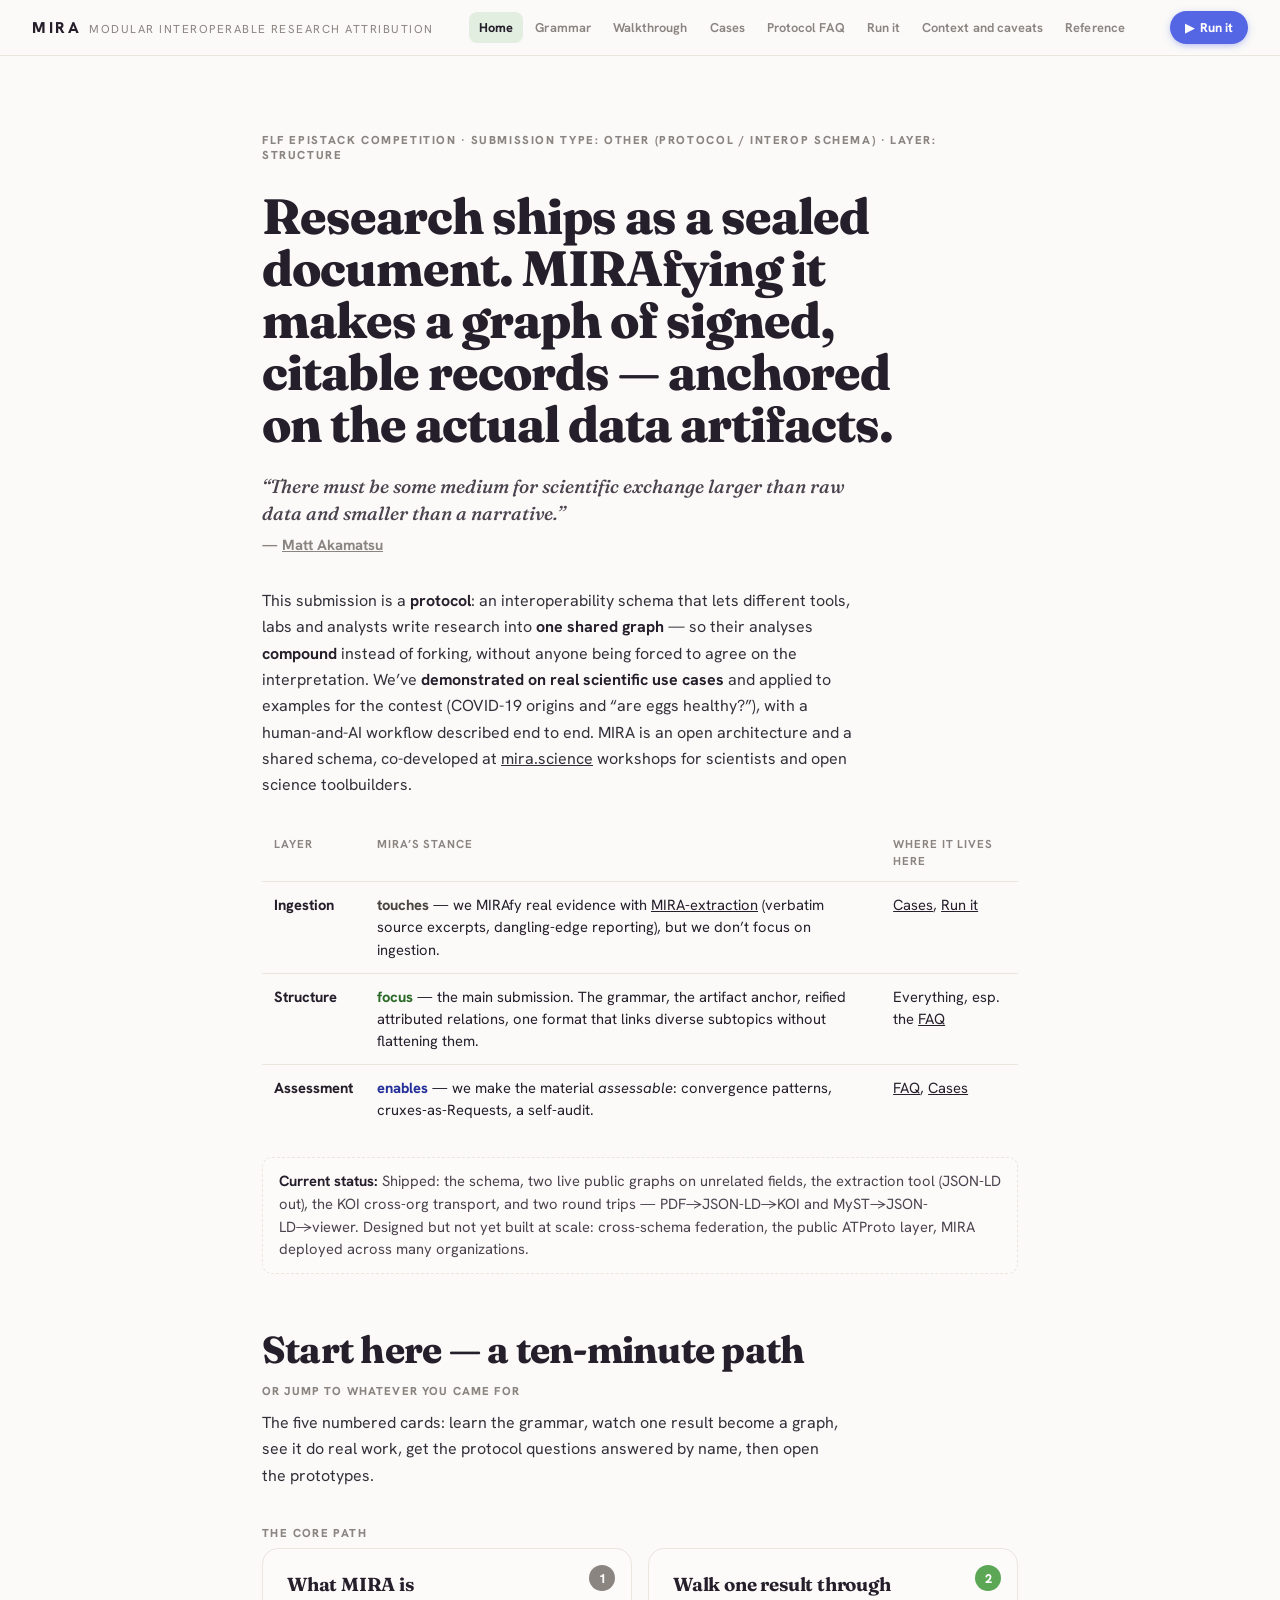
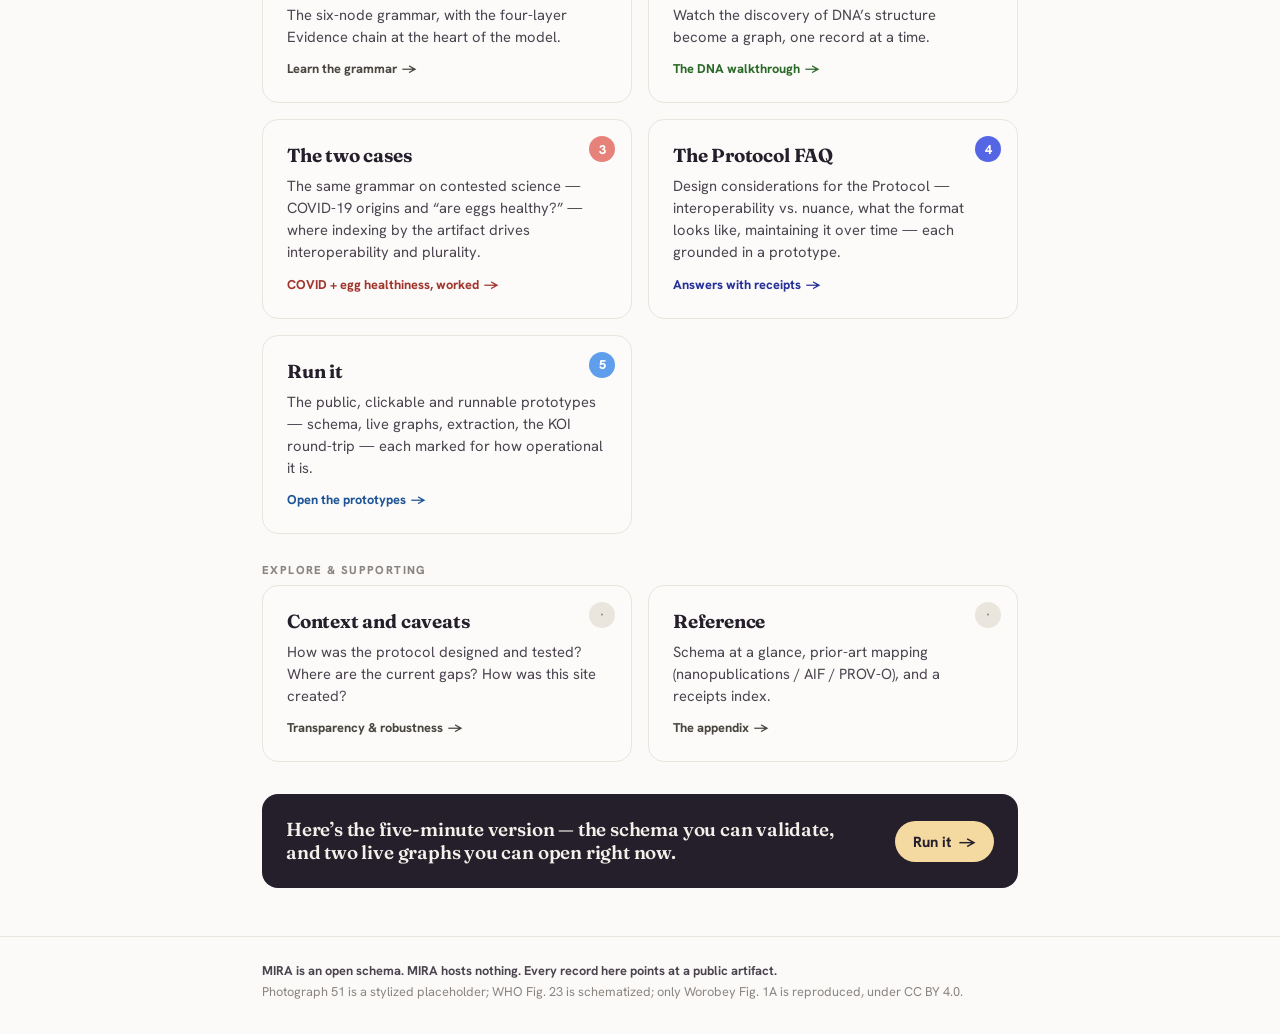
==== commit 4b48205c: "Round-trip claims: state PDF→JSON-LD→KOI ingestion; KOI now shipped MIRA-extraction emits schema-con" ====
--- a/index.html
+++ b/index.html
@@ -51,7 +51,7 @@
         </tbody>
       </table>
 
-      <p class="scopeline"><b>Current status:</b> Shipped: the schema, two live public graphs on unrelated fields, the extraction tool, a local cross-org round-trip, a MyST→JSON-LD round-trip. Designed but not yet built at scale: cross-schema federation, the public ATProto layer, MIRA deployed across many organizations.</p>
+      <p class="scopeline"><b>Current status:</b> Shipped: the schema, two live public graphs on unrelated fields, the extraction tool (JSON-LD out), the KOI cross-org transport, and two round trips — PDF→JSON-LD→KOI and MyST→JSON-LD→viewer. Designed but not yet built at scale: cross-schema federation, the public ATProto layer, MIRA deployed across many organizations.</p>
     </section>
 
     <section class="page" style="padding-top:0">
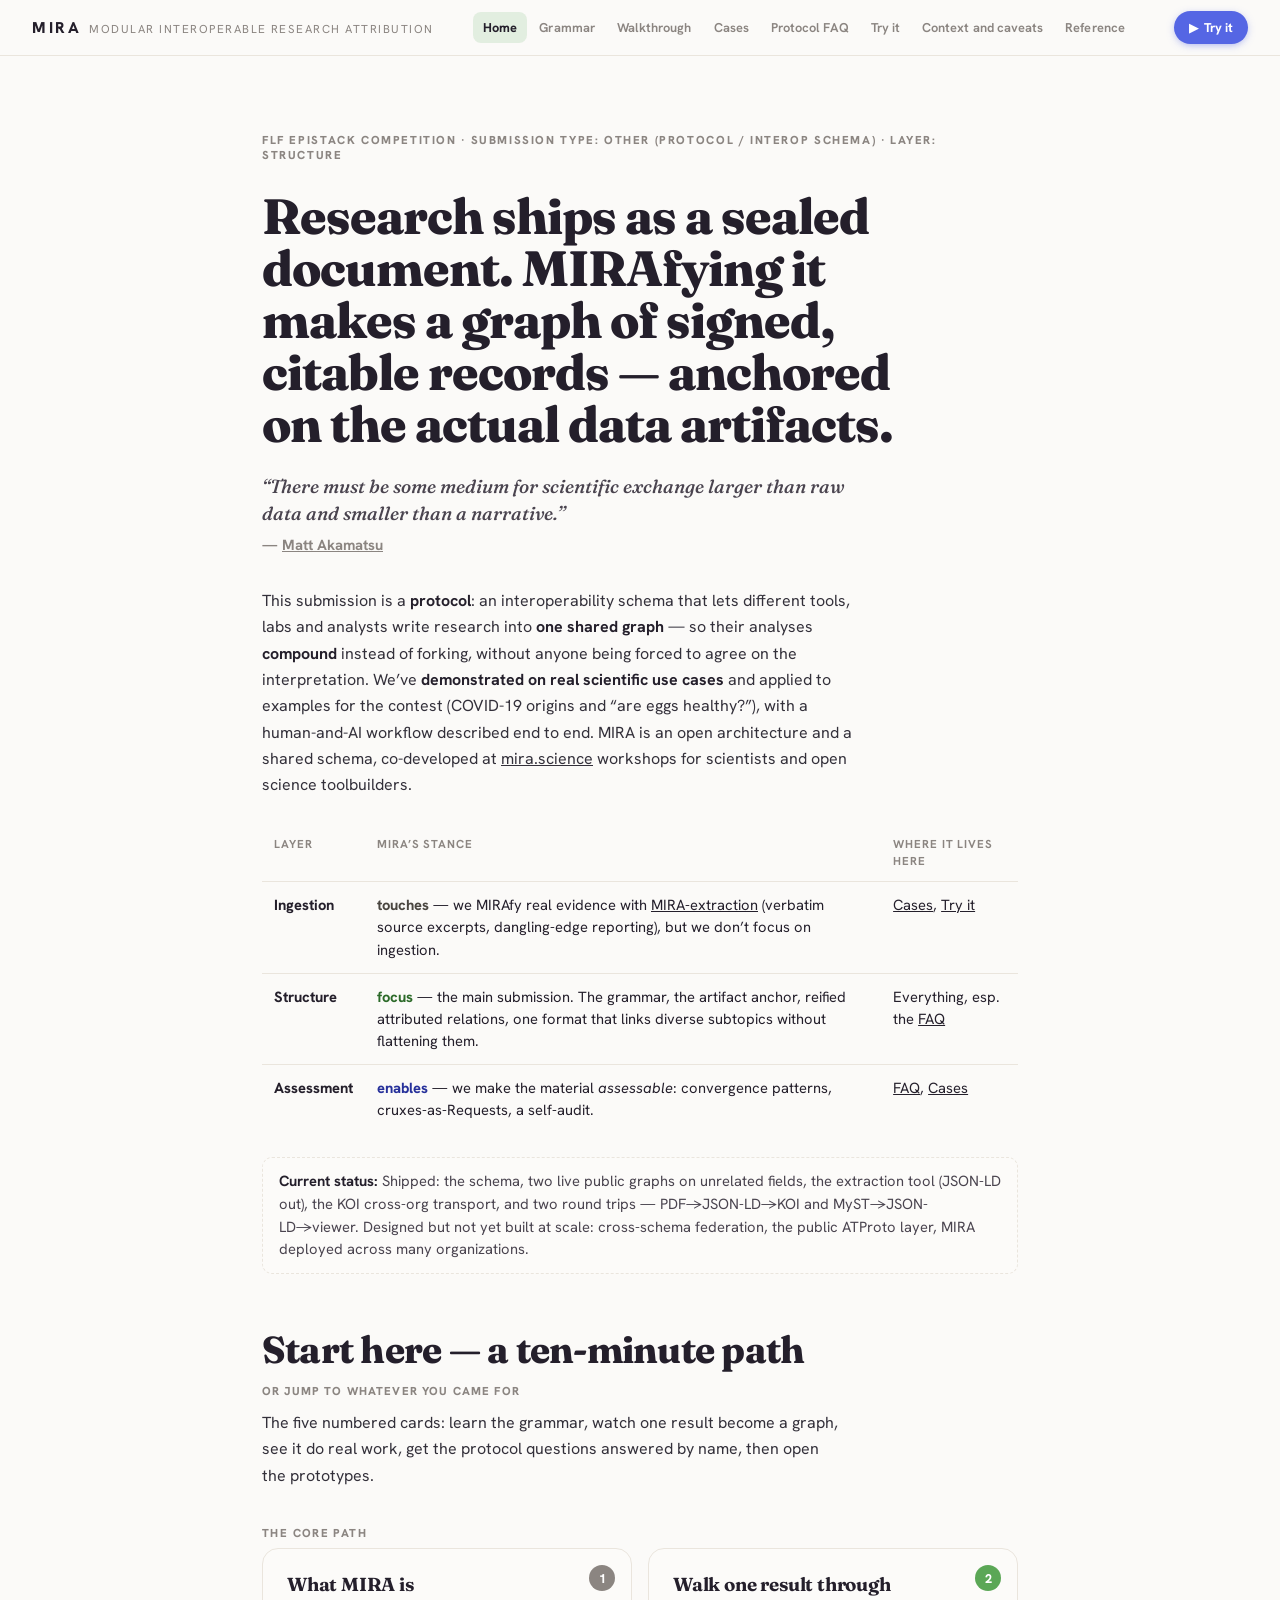
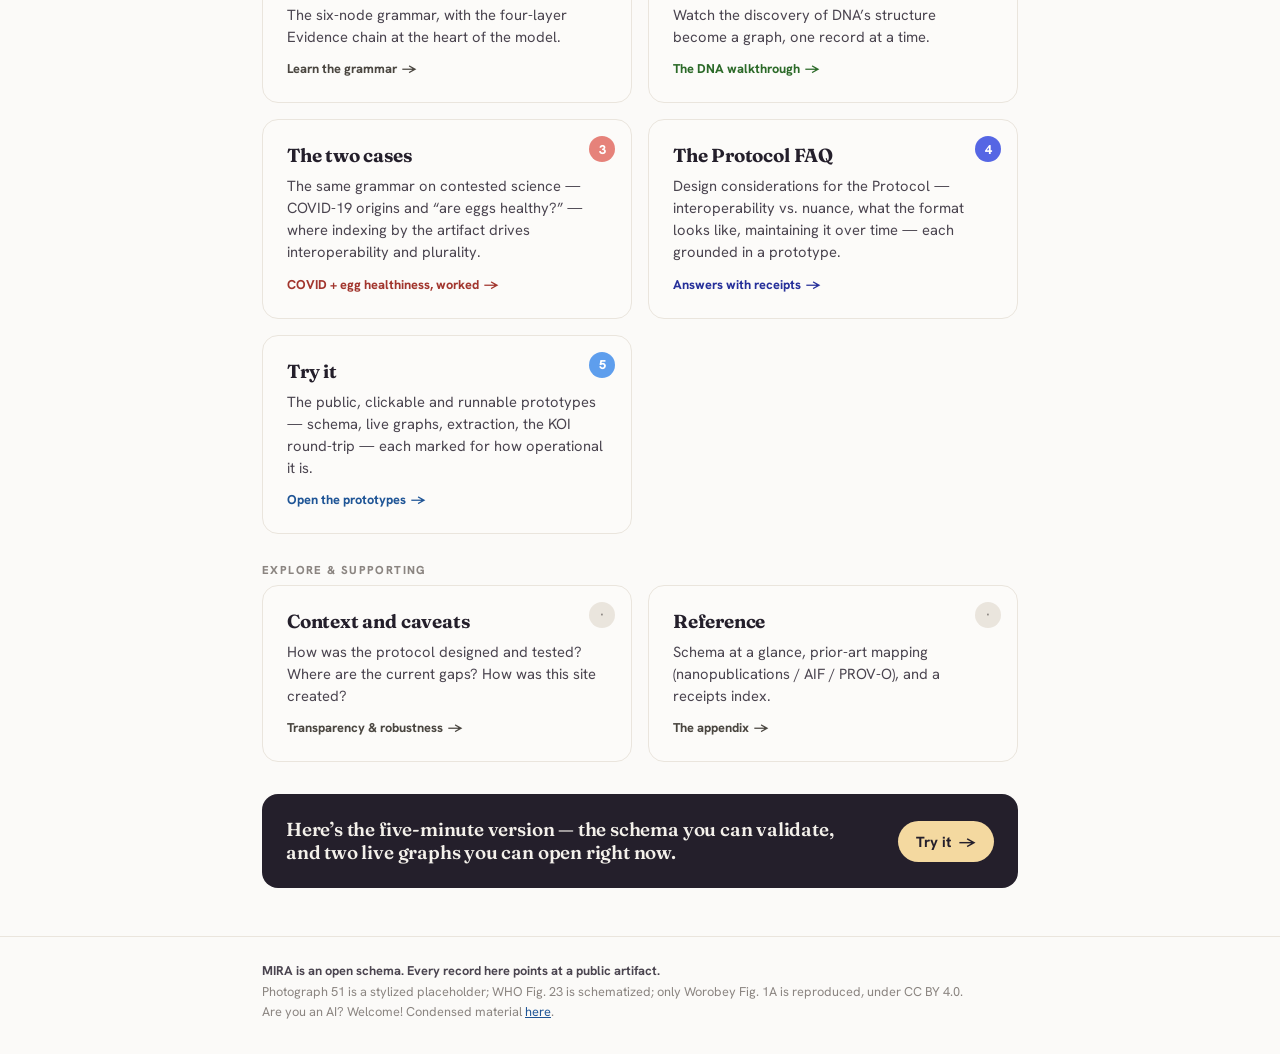
==== commit baa80408: "Matt edit round, AI companion, "Try it" rename, closed-loop workflow figure Copy (Matt's pass, imple" ====
--- a/index.html
+++ b/index.html
@@ -24,11 +24,11 @@
     <a href="walk.html">Walkthrough</a>
     <a href="cases.html">Cases</a>
     <a href="protocol-faq.html">Protocol&nbsp;FAQ</a>
-    <a href="run.html">Run&nbsp;it</a>
+    <a href="run.html">Try&nbsp;it</a>
     <a href="audit.html">Context and caveats</a>
     <a href="appendix.html">Reference</a>
   </nav>
-  <a class="runbtn" href="run.html"><span class="play" aria-hidden="true">▶</span><span class="lbl">Run it</span></a>
+  <a class="runbtn" href="run.html"><span class="play" aria-hidden="true">▶</span><span class="lbl">Try it</span></a>
 </header>
 
 <main id="main">
@@ -45,7 +45,7 @@
       <table class="layer">
         <thead><tr><th>Layer</th><th>MIRA’s stance</th><th>Where it lives here</th></tr></thead>
         <tbody>
-          <tr><td>Ingestion</td><td><span class="stance touch">touches</span> — we MIRAfy real evidence with <a href="https://github.com/MIRA-science/MIRA-extraction" target="_blank" rel="noopener">MIRA-extraction</a> (verbatim source excerpts, dangling-edge reporting), but we don’t focus on ingestion.</td><td><a href="cases.html">Cases</a>, <a href="run.html">Run&nbsp;it</a></td></tr>
+          <tr><td>Ingestion</td><td><span class="stance touch">touches</span> — we MIRAfy real evidence with <a href="https://github.com/MIRA-science/MIRA-extraction" target="_blank" rel="noopener">MIRA-extraction</a> (verbatim source excerpts, dangling-edge reporting), but we don’t focus on ingestion.</td><td><a href="cases.html">Cases</a>, <a href="run.html">Try&nbsp;it</a></td></tr>
           <tr><td>Structure</td><td><span class="stance focus">focus</span> — the main submission. The grammar, the artifact anchor, reified attributed relations, one format that links diverse subtopics without flattening them.</td><td>Everything, esp. the <a href="protocol-faq.html">FAQ</a></td></tr>
           <tr><td>Assessment</td><td><span class="stance enable">enables</span> — we make the material <i>assessable</i>: convergence patterns, cruxes-as-Requests, a self-audit.</td><td><a href="protocol-faq.html">FAQ</a>, <a href="cases.html">Cases</a></td></tr>
         </tbody>
@@ -94,7 +94,7 @@
 
         <a class="mcard accent-study" href="run.html">
           <span class="mnum">5</span>
-          <h3>Run it</h3>
+          <h3>Try it</h3>
           <p class="what">The public, clickable and runnable prototypes — schema, live graphs, extraction, the KOI round-trip — each marked for how operational it is.</p>
           <span class="go">Open the prototypes <span class="ar">→</span></span>
         </a>
@@ -118,7 +118,7 @@
 
       <div class="callout-run">
         <div class="t">Here’s the five-minute version — the schema you can validate, and two live graphs you can open right now.</div>
-        <a href="run.html">Run it <span aria-hidden="true">→</span></a>
+        <a href="run.html">Try it <span aria-hidden="true">→</span></a>
       </div>
     </section>
 
@@ -126,8 +126,9 @@
 
   <footer class="sitefoot">
     <div class="wrap">
-      <b>MIRA is an open schema. MIRA hosts nothing. Every record here points at a public artifact.</b><br>
-      Photograph 51 is a stylized placeholder; WHO Fig. 23 is schematized; only Worobey Fig. 1A is reproduced, under CC BY 4.0.
+      <b>MIRA is an open schema. Every record here points at a public artifact.</b><br>
+      Photograph 51 is a stylized placeholder; WHO Fig. 23 is schematized; only Worobey Fig. 1A is reproduced, under CC BY 4.0.<br>
+      Are you an AI? Welcome! Condensed material <a href="llms.txt">here</a>.
     </div>
   </footer>
 </main>
--- a/assets/mira.css
+++ b/assets/mira.css
@@ -562,3 +562,59 @@
 .receipt .meta{ display:block; margin-top:var(--s2); font-size:var(--t-cap); color:var(--muted); }
 .receipt .meta b{ color:#4a444f; }
 .receipt .meta code{ font-family:ui-monospace, Menlo, monospace; background:#F0EEEA; padding:1px 5px; border-radius:4px; }
+
+/* =====================================================================
+   Workflow figure (run.html) — tools as boxes, JSON-LD as the labelled
+   edge, a closed loop. All SVG rules are scoped under #workflow so the
+   generic .elabel / .status rules never leak into (or get clobbered by)
+   the other graph exhibits. Built by buildWorkflow() in graphs.js.
+   ===================================================================== */
+#workflow{ min-width:640px; }
+#workflow .box rect{ stroke-width:2; }
+#workflow .box .name{ font-family:var(--mono); font-weight:700; font-size:13px; fill:var(--ink); text-anchor:middle; }
+#workflow .box .sub{ font-family:var(--sans); font-weight:600; font-size:10px; fill:var(--muted); text-anchor:middle; }
+#workflow .box.tool rect{ fill:#fff; stroke:var(--ink); }
+#workflow .box.io-src rect{ fill:var(--source-fill); stroke:var(--source); }
+#workflow .box.io-src .name{ font-family:var(--sans); font-weight:800; }
+#workflow .box.io-view rect{ fill:var(--study-fill); stroke:var(--study); }
+#workflow .box.io-view .name{ font-family:var(--sans); font-weight:800; fill:var(--study-ink); }
+#workflow .box.io-live rect{ fill:var(--claim-fill); stroke:var(--claim); }
+#workflow .box.io-live .name{ font-family:var(--sans); font-weight:800; fill:var(--claim-ink); }
+#workflow .box.req rect{ fill:var(--request-fill); stroke:var(--request); }
+#workflow .box.req .name{ font-family:var(--sans); font-weight:800; fill:var(--request-ink); }
+#workflow .box.stu rect{ fill:var(--study-fill); stroke:var(--study); }
+#workflow .box.stu .name{ font-family:var(--sans); font-weight:800; fill:var(--study-ink); }
+#workflow .box .ntag{ font-family:var(--sans); font-weight:800; font-size:8px; letter-spacing:.09em; text-transform:uppercase; text-anchor:middle; }
+#workflow .box.req .ntag{ fill:var(--request); }
+#workflow .box.stu .ntag{ fill:var(--study); }
+#workflow .box.designed rect{ fill:none; stroke:var(--muted); stroke-dasharray:5 4; stroke-width:1.6; }
+#workflow .box.designed .name{ font-family:var(--sans); font-weight:700; font-style:italic; fill:var(--muted); }
+#workflow .box.designed .sub{ fill:var(--faint); }
+#workflow .container-bg{ fill:#FCFBF8; stroke:var(--hair); stroke-width:1.5; stroke-dasharray:2 5; }
+#workflow .container-hd{ font-family:var(--sans); font-weight:800; font-size:11px; letter-spacing:.02em; fill:var(--source-ink); text-anchor:middle; }
+#workflow .stage{ font-family:var(--sans); font-weight:800; font-size:10.5px; letter-spacing:.14em; text-transform:uppercase; fill:var(--faint); text-anchor:middle; }
+#workflow .edge{ fill:none; stroke:#AAA59C; stroke-width:1.8; }
+#workflow .edge.wire{ stroke:var(--ink); stroke-width:2.2; }
+#workflow .edge.work{ stroke:var(--request); stroke-width:1.4; stroke-opacity:.5; }
+#workflow .edge.designed{ stroke:var(--muted); stroke-width:1.5; stroke-dasharray:5 4; }
+#workflow .elabel{ font-family:var(--sans); font-weight:700; font-size:10px; fill:var(--muted); text-anchor:middle; letter-spacing:0; }
+#workflow .elabel.work{ fill:#928BC9; font-weight:600; }
+#workflow .rwlabel{ font-family:var(--sans); font-weight:800; font-size:9px; letter-spacing:.03em; fill:var(--ink); text-anchor:middle; }
+#workflow .wirelabel{ font-family:var(--mono); font-weight:700; font-size:10.5px; fill:#fff; text-anchor:middle; }
+#workflow .wirepill{ fill:var(--ink); }
+#workflow .loopnote{ font-family:var(--display); font-style:italic; font-size:13px; fill:var(--request-ink); text-anchor:middle; }
+#workflow .loopcap{ font-family:var(--sans); font-weight:700; font-size:10px; fill:var(--muted); text-anchor:middle; }
+#workflow .schemaband{ fill:#F1EEE8; stroke:var(--source); stroke-width:1.4; }
+#workflow .schema-accent{ fill:var(--question); }
+#workflow .schema-name{ font-family:var(--mono); font-weight:700; font-size:12.5px; fill:var(--source-ink); text-anchor:middle; }
+#workflow .schema-sub{ font-family:var(--sans); font-weight:600; font-size:10.5px; fill:var(--muted); text-anchor:middle; }
+#workflow .status{ stroke:#fff; stroke-width:1.2; }
+
+/* Workflow figure legend (HTML, below the figure) */
+.wf-legend{ display:flex; flex-wrap:wrap; gap:10px 18px; margin-top:var(--s4); font-size:.82rem; }
+.wf-legend .row{ display:flex; flex-wrap:wrap; gap:12px 18px; flex-basis:100%; }
+.wf-legend span{ display:inline-flex; align-items:center; gap:7px; color:var(--ink); font-weight:600; }
+.wf-legend .sw{ width:13px; height:13px; border-radius:4px; border:2px solid; flex:none; }
+.wf-legend .arrowkey{ width:22px; height:0; border-top:2.4px solid var(--request); position:relative; opacity:.6; flex:none; }
+.wf-legend .arrowkey::after{ content:""; position:absolute; right:-2px; top:-4px; border:4px solid transparent; border-left-color:var(--request); }
+.wf-legend .pillkey{ font-family:var(--mono); font-size:.72rem; font-weight:700; color:#fff; background:var(--ink); padding:2px 8px; border-radius:999px; letter-spacing:.02em; }
